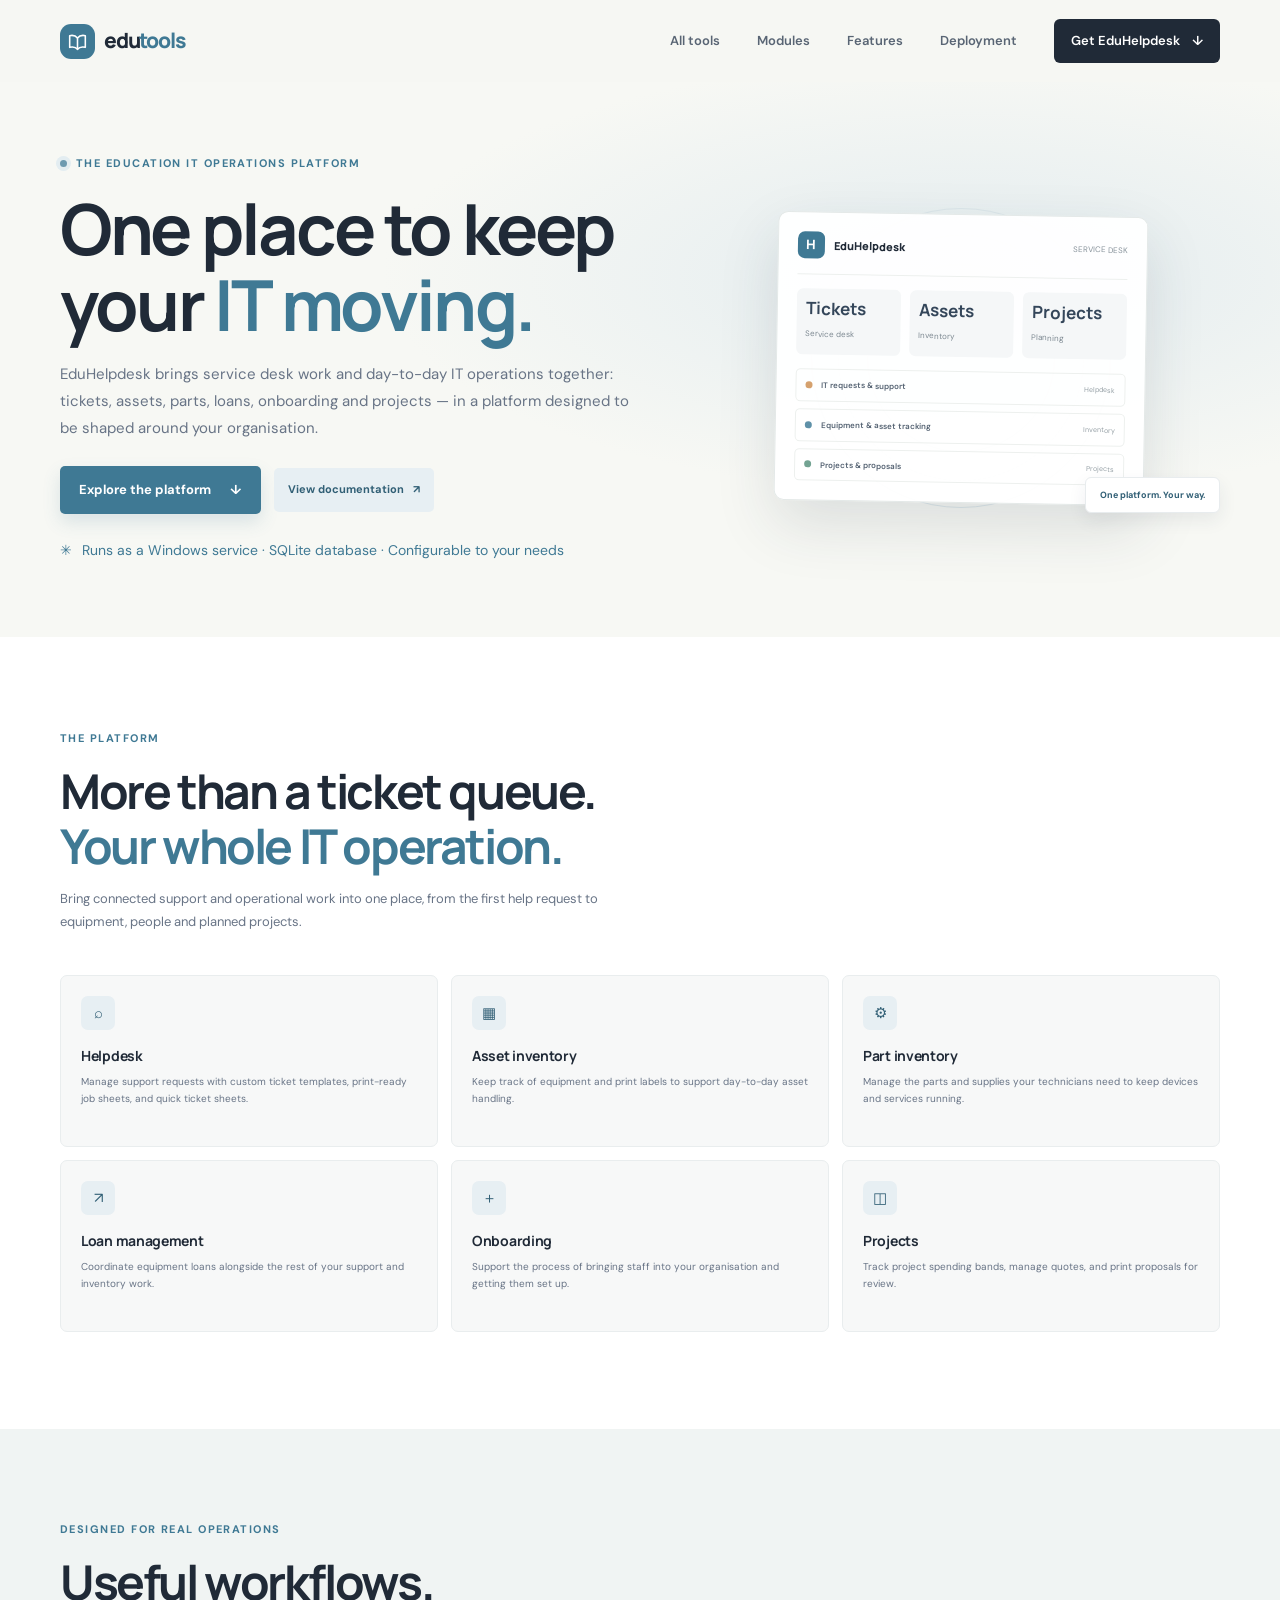
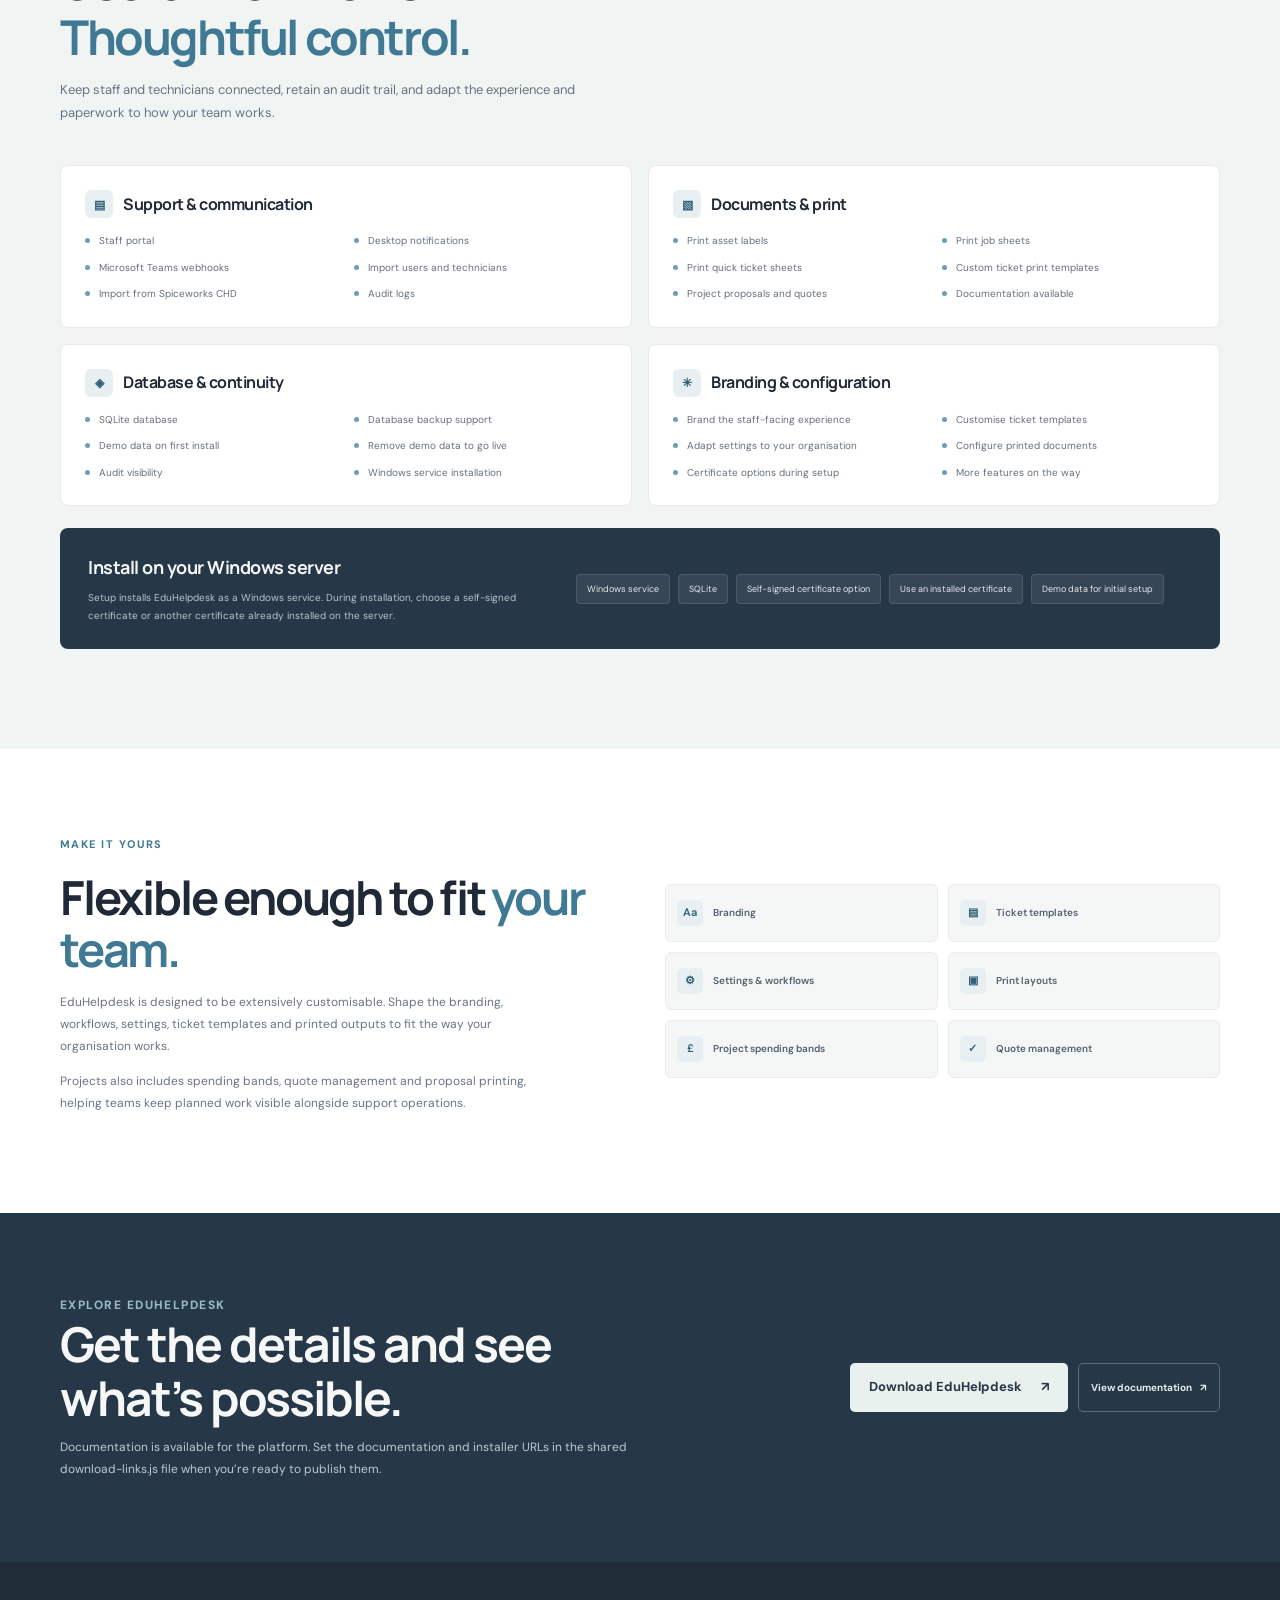
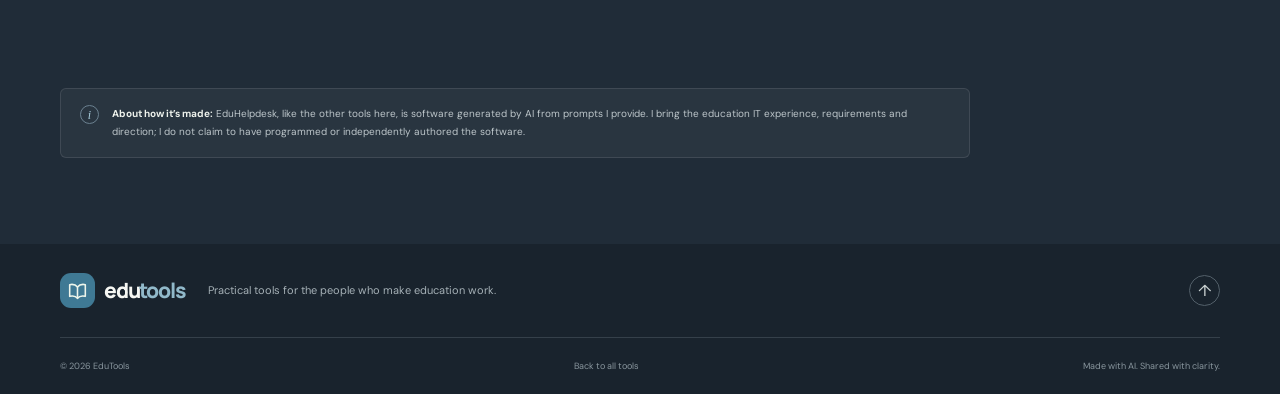
==== helpdesk.html @ 71851944 "Build EduTools product website Co-authored-by: Copilot App <223556219+Copilot@users.noreply.github.c" ====
<!doctype html>
<html lang="en">
  <head>
    <meta charset="utf-8">
    <meta name="viewport" content="width=device-width, initial-scale=1">
    <meta name="theme-color" content="#f7f8f4">
    <meta
      name="description"
      content="Meet EduHelpdesk: a configurable education IT platform for helpdesk tickets, assets, parts, loans, onboarding and projects."
    >
    <title>EduHelpdesk — Education IT, organised</title>
    <link rel="preconnect" href="https://fonts.googleapis.com">
    <link rel="preconnect" href="https://fonts.gstatic.com" crossorigin>
    <link
      href="https://fonts.googleapis.com/css2?family=DM+Sans:wght@400;500;600;700&family=Manrope:wght@400;500;600;700;800&display=swap"
      rel="stylesheet"
    >
    <link rel="stylesheet" href="styles.css">
    <link rel="stylesheet" href="helpdesk.css">
    <script src="download-links.js" defer></script>
    <script src="script.js" defer></script>
  </head>
  <body class="helpdesk-page">
    <a class="skip-link" href="#main">Skip to content</a>
    <header class="site-header">
      <div class="container nav-wrap">
        <a class="brand" href="index.html" aria-label="EduTools home">
          <span class="brand-mark" aria-hidden="true">
            <svg viewBox="0 0 32 32" fill="none">
              <path d="M6 8.5C10.5 7.5 14 9 16 11.5c2-2.5 5.5-4 10-3v15c-4.5-1-8-.1-10 2.5-2-2.6-5.5-3.5-10-2.5v-15Z" stroke="currentColor" stroke-width="2" stroke-linejoin="round"/>
              <path d="M16 12v14" stroke="currentColor" stroke-width="2" stroke-linecap="round"/>
            </svg>
          </span>
          <span>edu<span class="brand-accent">tools</span></span>
        </a>
        <button class="menu-toggle" type="button" aria-expanded="false" aria-controls="primary-nav">
          <span class="sr-only">Toggle navigation menu</span>
          <span></span><span></span>
        </button>
        <nav class="primary-nav" id="primary-nav" aria-label="Main navigation">
          <a href="index.html#tools">All tools</a>
          <a href="#modules">Modules</a>
          <a href="#features">Features</a>
          <a href="#deployment">Deployment</a>
          <a class="nav-cta" href="#get-started">Get EduHelpdesk <span aria-hidden="true">↓</span></a>
        </nav>
      </div>
    </header>

    <main id="main">
      <section class="helpdesk-hero section-shell">
        <div class="container helpdesk-hero-grid">
          <div class="helpdesk-hero-copy">
            <p class="eyebrow"><span class="eyebrow-dot"></span> The education IT operations platform</p>
            <h1>One place to keep your <span>IT moving.</span></h1>
            <p>EduHelpdesk brings service desk work and day-to-day IT operations together: tickets, assets, parts, loans, onboarding and projects — in a platform designed to be shaped around your organisation.</p>
            <div class="helpdesk-actions">
              <a class="button button-primary helpdesk-primary" href="#modules">Explore the platform <span aria-hidden="true">↓</span></a>
              <a class="helpdesk-secondary is-disabled" id="helpdesk-docs" aria-disabled="true" tabindex="-1">
                <span class="download-label">Documentation link coming soon</span>
                <span aria-hidden="true">↗</span>
              </a>
            </div>
            <div class="helpdesk-hero-footnote">
              <span aria-hidden="true">✳</span>
              <span>Runs as a Windows service · SQLite database · Configurable to your needs</span>
            </div>
          </div>
          <div class="helpdesk-hero-art" aria-label="Illustration of an IT helpdesk dashboard">
            <div class="helpdesk-orbit"></div>
            <div class="helpdesk-dashboard">
              <div class="dashboard-top">
                <span class="dashboard-mark">H</span>
                <span class="dashboard-title">EduHelpdesk</span>
                <span class="dashboard-subtitle">SERVICE DESK</span>
              </div>
              <div class="dashboard-metrics">
                <div class="dashboard-metric"><strong>Tickets</strong><span>Service desk</span></div>
                <div class="dashboard-metric"><strong>Assets</strong><span>Inventory</span></div>
                <div class="dashboard-metric"><strong>Projects</strong><span>Planning</span></div>
              </div>
              <div class="dashboard-tickets">
                <div class="dashboard-ticket"><span class="ticket-status"></span><span class="dashboard-ticket-text">IT requests &amp; support</span><small>Helpdesk</small></div>
                <div class="dashboard-ticket"><span class="ticket-status ticket-open"></span><span class="dashboard-ticket-text">Equipment &amp; asset tracking</span><small>Inventory</small></div>
                <div class="dashboard-ticket"><span class="ticket-status ticket-done"></span><span class="dashboard-ticket-text">Projects &amp; proposals</span><small>Projects</small></div>
              </div>
            </div>
            <span class="hero-platform-tag">One platform. Your way.</span>
          </div>
        </div>
      </section>

      <section class="helpdesk-overview section-shell" id="modules">
        <div class="container">
          <div class="helpdesk-section-heading">
            <p class="eyebrow">The platform</p>
            <h2>More than a ticket queue.<br><span>Your whole IT operation.</span></h2>
            <p>Bring connected support and operational work into one place, from the first help request to equipment, people and planned projects.</p>
          </div>
          <div class="module-grid">
            <article class="module-card">
              <span class="module-icon" aria-hidden="true">⌕</span>
              <h3>Helpdesk</h3>
              <p>Manage support requests with custom ticket templates, print-ready job sheets, and quick ticket sheets.</p>
            </article>
            <article class="module-card">
              <span class="module-icon" aria-hidden="true">▦</span>
              <h3>Asset inventory</h3>
              <p>Keep track of equipment and print labels to support day-to-day asset handling.</p>
            </article>
            <article class="module-card">
              <span class="module-icon" aria-hidden="true">⚙</span>
              <h3>Part inventory</h3>
              <p>Manage the parts and supplies your technicians need to keep devices and services running.</p>
            </article>
            <article class="module-card">
              <span class="module-icon" aria-hidden="true">↗</span>
              <h3>Loan management</h3>
              <p>Coordinate equipment loans alongside the rest of your support and inventory work.</p>
            </article>
            <article class="module-card">
              <span class="module-icon" aria-hidden="true">＋</span>
              <h3>Onboarding</h3>
              <p>Support the process of bringing staff into your organisation and getting them set up.</p>
            </article>
            <article class="module-card">
              <span class="module-icon" aria-hidden="true">◫</span>
              <h3>Projects</h3>
              <p>Track project spending bands, manage quotes, and print proposals for review.</p>
            </article>
          </div>
        </div>
      </section>

      <section class="helpdesk-capabilities section-shell" id="features">
        <div class="container">
          <div class="helpdesk-section-heading">
            <p class="eyebrow">Designed for real operations</p>
            <h2>Useful workflows.<br><span>Thoughtful control.</span></h2>
            <p>Keep staff and technicians connected, retain an audit trail, and adapt the experience and paperwork to how your team works.</p>
          </div>
          <div class="capability-grid">
            <article class="capability-card">
              <h3><span aria-hidden="true">▤</span> Support &amp; communication</h3>
              <ul class="capability-list">
                <li>Staff portal</li>
                <li>Desktop notifications</li>
                <li>Microsoft Teams webhooks</li>
                <li>Import users and technicians</li>
                <li>Import from Spiceworks CHD</li>
                <li>Audit logs</li>
              </ul>
            </article>
            <article class="capability-card">
              <h3><span aria-hidden="true">▧</span> Documents &amp; print</h3>
              <ul class="capability-list">
                <li>Print asset labels</li>
                <li>Print job sheets</li>
                <li>Print quick ticket sheets</li>
                <li>Custom ticket print templates</li>
                <li>Project proposals and quotes</li>
                <li>Documentation available</li>
              </ul>
            </article>
            <article class="capability-card">
              <h3><span aria-hidden="true">◈</span> Database &amp; continuity</h3>
              <ul class="capability-list">
                <li>SQLite database</li>
                <li>Database backup support</li>
                <li>Demo data on first install</li>
                <li>Remove demo data to go live</li>
                <li>Audit visibility</li>
                <li>Windows service installation</li>
              </ul>
            </article>
            <article class="capability-card">
              <h3><span aria-hidden="true">✳</span> Branding &amp; configuration</h3>
              <ul class="capability-list">
                <li>Brand the staff-facing experience</li>
                <li>Customise ticket templates</li>
                <li>Adapt settings to your organisation</li>
                <li>Configure printed documents</li>
                <li>Certificate options during setup</li>
                <li>More features on the way</li>
              </ul>
            </article>
          </div>
          <div class="deployment-band" id="deployment">
            <div>
              <h3>Install on your Windows server</h3>
              <p>Setup installs EduHelpdesk as a Windows service. During installation, choose a self-signed certificate or another certificate already installed on the server.</p>
            </div>
            <div class="deployment-options" aria-label="Platform details">
              <span>Windows service</span>
              <span>SQLite</span>
              <span>Self-signed certificate option</span>
              <span>Use an installed certificate</span>
              <span>Demo data for initial setup</span>
            </div>
          </div>
        </div>
      </section>

      <section class="helpdesk-customization section-shell">
        <div class="container customization-grid">
          <div class="customization-copy">
            <p class="eyebrow">Make it yours</p>
            <h2>Flexible enough to fit <span>your team.</span></h2>
            <p>EduHelpdesk is designed to be extensively customisable. Shape the branding, workflows, settings, ticket templates and printed outputs to fit the way your organisation works.</p>
            <p>Projects also includes spending bands, quote management and proposal printing, helping teams keep planned work visible alongside support operations.</p>
          </div>
          <div class="customization-list">
            <div class="customization-item"><span aria-hidden="true">Aa</span>Branding</div>
            <div class="customization-item"><span aria-hidden="true">▤</span>Ticket templates</div>
            <div class="customization-item"><span aria-hidden="true">⚙</span>Settings &amp; workflows</div>
            <div class="customization-item"><span aria-hidden="true">▣</span>Print layouts</div>
            <div class="customization-item"><span aria-hidden="true">£</span>Project spending bands</div>
            <div class="customization-item"><span aria-hidden="true">✓</span>Quote management</div>
          </div>
        </div>
      </section>

      <section class="helpdesk-next section-shell" id="get-started">
        <div class="container next-grid">
          <div class="next-copy">
            <p class="eyebrow">Explore EduHelpdesk</p>
            <h2>Get the details and see what’s possible.</h2>
            <p>Documentation is available for the platform. Set the documentation and installer URLs in the shared download-links.js file when you’re ready to publish them.</p>
          </div>
          <div class="next-links">
            <a class="button button-primary" id="helpdesk-download" aria-disabled="true" tabindex="-1">
              <span class="download-label">Installer link coming soon</span>
              <span aria-hidden="true">↗</span>
            </a>
            <a class="next-doc-link is-disabled" id="helpdesk-docs-bottom" aria-disabled="true" tabindex="-1">
              <span class="download-label">Documentation link coming soon</span>
              <span aria-hidden="true">↗</span>
            </a>
          </div>
        </div>
      </section>

      <section class="process-section section-shell">
        <div class="container">
          <div class="disclosure">
            <span class="disclosure-icon" aria-hidden="true">i</span>
            <p><strong>About how it’s made:</strong> EduHelpdesk, like the other tools here, is software generated by AI from prompts I provide. I bring the education IT experience, requirements and direction; I do not claim to have programmed or independently authored the software.</p>
          </div>
        </div>
      </section>
    </main>

    <footer class="site-footer">
      <div class="container footer-main">
        <a class="brand footer-brand" href="index.html" aria-label="EduTools home">
          <span class="brand-mark" aria-hidden="true">
            <svg viewBox="0 0 32 32" fill="none"><path d="M6 8.5C10.5 7.5 14 9 16 11.5c2-2.5 5.5-4 10-3v15c-4.5-1-8-.1-10 2.5-2-2.6-5.5-3.5-10-2.5v-15Z" stroke="currentColor" stroke-width="2" stroke-linejoin="round"/><path d="M16 12v14" stroke="currentColor" stroke-width="2" stroke-linecap="round"/></svg>
          </span>
          <span>edu<span class="brand-accent">tools</span></span>
        </a>
        <p>Practical tools for the people who make education work.</p>
        <a class="footer-up" href="#" aria-label="Back to top">↑</a>
      </div>
      <div class="container footer-bottom">
        <span>© <span id="year">2026</span> EduTools</span>
        <a href="index.html" class="footer-return">Back to all tools</a>
        <span>Made with AI. Shared with clarity.</span>
      </div>
    </footer>
  </body>
</html>
---- styles.css ----
:root {
  color-scheme: light;
  --ink: #202a37;
  --muted: #687486;
  --teal: #3f7994;
  --teal-dark: #315f75;
  --teal-soft: #e7eff3;
  --paper: #f7f8f4;
  --white: #fff;
  --line: #e5e9e2;
  --night: #202c38;
  --display: "Manrope", "DM Sans", sans-serif;
  --body: "DM Sans", sans-serif;
}

* { box-sizing: border-box; }
html { scroll-behavior: smooth; scroll-padding-top: 88px; }
body { margin: 0; color: var(--ink); background: var(--paper); font-family: var(--body); font-size: 16px; line-height: 1.6; -webkit-font-smoothing: antialiased; }
a { color: inherit; text-decoration: none; }
button { font: inherit; }
.container { width: min(1160px, calc(100% - 64px)); margin: 0 auto; }
.section-shell { position: relative; overflow: hidden; }
.skip-link { position: absolute; z-index: 20; top: 10px; left: 10px; padding: 10px 14px; color: var(--white); background: var(--night); transform: translateY(-150%); }
.skip-link:focus { transform: translateY(0); }
.sr-only { position: absolute; width: 1px; height: 1px; padding: 0; margin: -1px; overflow: hidden; clip: rect(0, 0, 0, 0); white-space: nowrap; border: 0; }

.site-header { position: relative; z-index: 5; background: rgba(247, 248, 244, .93); }
.nav-wrap { height: 82px; display: flex; align-items: center; justify-content: space-between; }
.brand { display: inline-flex; align-items: center; gap: 9px; color: var(--ink); font-family: var(--display); font-size: 21px; font-weight: 800; letter-spacing: -1.2px; }
.brand-mark { display: grid; width: 35px; height: 35px; place-items: center; color: var(--white); background: var(--teal); border-radius: 11px; }
.brand-mark svg { width: 25px; height: 25px; }
.brand-accent { color: var(--teal); }
.primary-nav { display: flex; align-items: center; gap: 37px; color: #596574; font-size: 13px; font-weight: 600; }
.primary-nav > a:not(.nav-cta):hover, .text-link:hover { color: var(--teal-dark); }
.nav-cta { display: inline-flex; align-items: center; gap: 12px; padding: 12px 17px; color: var(--white); background: var(--ink); border-radius: 6px; transition: background .2s ease, transform .2s ease; }
.nav-cta:hover { background: var(--teal-dark); transform: translateY(-1px); }
.menu-toggle { display: none; }

.hero { padding: 67px 0 28px; background: radial-gradient(ellipse at 75% 47%, rgba(222, 233, 238, .76) 0, rgba(247, 248, 244, 0) 42%); }
.hero-grid { min-height: 476px; display: grid; grid-template-columns: 1.02fr .98fr; align-items: center; gap: 42px; }
.hero-copy { position: relative; z-index: 1; padding-bottom: 20px; }
.eyebrow { display: flex; align-items: center; gap: 9px; margin: 0 0 17px; color: var(--teal); font-size: 11px; font-weight: 700; letter-spacing: 1.45px; text-transform: uppercase; }
.eyebrow-dot { width: 7px; height: 7px; background: #6d9ab0; border-radius: 50%; box-shadow: 0 0 0 4px #e3edf1; }
h1, h2, h3, p { margin-top: 0; }
h1, h2 { font-family: var(--display); letter-spacing: -2.8px; }
.hero h1 { max-width: 570px; margin-bottom: 22px; font-size: clamp(48px, 5.2vw, 68px); font-weight: 700; line-height: 1.09; }
.hero h1 span, .section-heading h2 span { color: var(--teal); }
.hero-lede { max-width: 490px; margin-bottom: 27px; color: var(--muted); font-size: 16px; line-height: 1.75; }
.hero-actions { display: flex; align-items: center; gap: 26px; }
.button { display: inline-flex; align-items: center; justify-content: center; gap: 19px; padding: 14px 19px; border-radius: 5px; font-size: 13px; font-weight: 700; transition: transform .2s ease, background .2s ease; }
.button-primary { color: var(--white); background: var(--teal); box-shadow: 0 8px 18px rgba(63, 121, 148, .16); }
.button-primary:hover { background: var(--teal-dark); transform: translateY(-2px); }
.text-link { display: inline-flex; align-items: center; gap: 11px; color: var(--ink); font-size: 13px; font-weight: 700; transition: color .2s ease; }
.honesty-note { display: flex; max-width: 460px; align-items: flex-start; gap: 12px; margin-top: 37px; padding-top: 17px; border-top: 1px solid var(--line); }
.honesty-icon { display: grid; width: 22px; height: 22px; flex: 0 0 22px; place-items: center; color: var(--teal); background: var(--teal-soft); border-radius: 50%; font-size: 13px; }
.honesty-note p { margin: 0; color: var(--muted); font-size: 11px; line-height: 1.65; }
.honesty-note strong { color: var(--ink); font-weight: 700; }

.hero-art { position: relative; display: grid; min-height: 452px; place-items: center; }
.art-orbit { position: absolute; border: 1px solid rgba(63, 121, 148, .19); border-radius: 50%; }
.orbit-one { width: 395px; height: 395px; }
.orbit-two { width: 320px; height: 320px; border-style: dashed; }
.orbit-dot { position: absolute; z-index: 1; width: 11px; height: 11px; background: #d5a16e; border: 3px solid var(--paper); border-radius: 50%; }
.dot-one { top: 52px; right: 93px; }
.dot-two { bottom: 56px; left: 83px; width: 8px; height: 8px; background: #78a0b1; }
.art-card { position: relative; z-index: 2; }
.card-main { width: min(365px, 77%); min-height: 348px; padding: 22px 24px 15px; background: rgba(255, 255, 255, .95); border: 1px solid rgba(226, 231, 223, .9); border-radius: 10px; box-shadow: 0 28px 70px rgba(43, 69, 68, .12), 0 5px 16px rgba(43, 69, 68, .05); transform: rotate(-2deg); }
.card-topline { display: flex; align-items: center; gap: 9px; }
.mini-mark { display: grid; width: 25px; height: 25px; place-items: center; color: var(--teal); background: var(--teal-soft); border-radius: 7px; }
.mini-mark svg { width: 19px; height: 19px; }
.card-label { color: #7f8b89; font-size: 8px; font-weight: 700; letter-spacing: 1.25px; }
.live-dot { width: 6px; height: 6px; margin-left: auto; background: #6d9caf; border-radius: 50%; }
.art-heading { margin-top: 24px; color: #28364a; font-family: var(--display); font-size: 30px; font-weight: 700; letter-spacing: -1.15px; line-height: 1.2; }
.art-caption { margin: 8px 0 16px; color: #7c8792; font-size: 10px; }
.art-divider { height: 1px; background: #edf0eb; }
.art-rows { padding-top: 8px; }
.art-row { display: flex; height: 43px; align-items: center; gap: 10px; border-bottom: 1px solid #f0f2ee; color: #556171; font-size: 10px; font-weight: 600; }
.row-icon { display: grid; width: 23px; height: 23px; place-items: center; border-radius: 6px; font-size: 11px; }
.row-icon.lilac { color: #8373aa; background: #f0edf7; }
.row-icon.mint { color: var(--teal-dark); background: var(--teal-soft); }
.row-icon.peach { color: #bd8a62; background: #faf0e6; }
.row-arrow { margin-left: auto; color: #9aa6a4; }
.card-footer { display: flex; align-items: center; justify-content: space-between; padding-top: 13px; color: #97a09f; font-size: 8px; }
.footer-sparkle { color: #82aabe; font-size: 13px; }
.floating-tag { position: absolute; z-index: 3; display: flex; align-items: center; gap: 10px; padding: 11px 14px; background: rgba(255, 255, 255, .97); border: 1px solid #edf0e9; border-radius: 7px; box-shadow: 0 10px 25px rgba(40, 76, 77, .1); }
.floating-tag strong, .floating-tag small { display: block; white-space: nowrap; }
.floating-tag strong { color: #38454d; font-size: 9px; }
.floating-tag small { margin-top: 2px; color: #8a948f; font-size: 8px; }
.tag-experience { top: 72px; left: -4px; }
.tag-icon { display: grid; width: 32px; height: 32px; place-items: center; color: var(--teal-dark); background: var(--teal-soft); border-radius: 6px; font-family: var(--display); font-size: 12px; font-weight: 800; }
.tag-free { right: -2px; bottom: 65px; }
.free-icon { display: grid; width: 31px; height: 31px; place-items: center; color: #af8159; background: #faf0e6; border-radius: 6px; font-size: 14px; }
.hero-bottom { display: flex; align-items: center; gap: 15px; padding-top: 17px; color: #8d988f; font-size: 8px; font-weight: 700; letter-spacing: 1.2px; }
.bottom-line { width: 40px; height: 1px; background: #bac4b8; }

.tools-section { padding: 101px 0 110px; background: #fff; }
.section-heading { display: flex; align-items: flex-end; justify-content: space-between; gap: 30px; }
.section-heading h2, .about-copy h2, .process-heading h2 { margin: 0; font-size: clamp(38px, 4.5vw, 52px); font-weight: 700; line-height: 1.16; }
.tools-heading { margin-bottom: 45px; }
.section-intro { max-width: 350px; margin: 0 0 6px; color: var(--muted); font-size: 13px; line-height: 1.8; }
.helpdesk-feature-link { display: flex; align-items: center; gap: 17px; margin-bottom: 24px; padding: 19px 23px; background: #f2f6f5; border: 1px solid #e2ebea; border-radius: 8px; transition: border-color .2s ease, transform .2s ease, box-shadow .2s ease; }
.helpdesk-feature-link:hover { border-color: #bad0dc; box-shadow: 0 10px 25px rgba(48, 91, 112, .07); transform: translateY(-2px); }
.helpdesk-feature-icon { display: grid; width: 43px; height: 43px; flex: 0 0 43px; place-items: center; color: #fff; background: var(--teal); border-radius: 9px; font-family: var(--display); font-size: 19px; font-weight: 800; }
.helpdesk-feature-copy { display: flex; flex: 1; flex-direction: column; gap: 3px; }
.helpdesk-feature-copy .tool-kicker { margin: 0; font-size: 8px; }
.helpdesk-feature-copy strong { color: var(--ink); font-family: var(--display); font-size: 18px; letter-spacing: -.5px; }
.helpdesk-feature-copy > span:last-child { color: var(--muted); font-size: 11px; }
.helpdesk-feature-cta { display: flex; align-items: center; gap: 10px; color: var(--teal-dark); font-size: 11px; font-weight: 700; white-space: nowrap; }
.tool-card { overflow: hidden; background: #f7f8f4; border: 1px solid #e7ebe5; border-radius: 10px; }
.tool-card + .tool-card { margin-top: 22px; }
.tool-card-exam { background: #f5f7f8; }
.tool-card-top { display: flex; min-height: 71px; align-items: center; gap: 12px; padding: 15px 27px; background: #fff; border-bottom: 1px solid #e9ede7; }
.tool-icon { display: grid; width: 39px; height: 39px; flex: 0 0 39px; place-items: center; color: var(--teal); background: #e5f0ef; border-radius: 8px; }
.exam-icon { color: var(--teal-dark); background: var(--teal-soft); }
.tool-icon svg { width: 27px; height: 27px; }
.tool-type { color: #71817d; font-size: 9px; font-weight: 700; letter-spacing: 1.1px; }
.tool-file-badge { display: inline-flex; align-items: center; gap: 6px; margin-left: auto; padding: 6px 9px; color: var(--teal-dark); background: var(--teal-soft); border-radius: 20px; font-size: 9px; font-weight: 600; }
.install-badge { color: var(--teal-dark); background: var(--teal-soft); }
.tool-card-body { display: grid; grid-template-columns: 1.1fr .9fr; gap: 37px; padding: 29px 30px 32px; }
.tool-details { align-self: center; }
.tool-kicker { margin: 0 0 7px; color: var(--teal); font-size: 9px; font-weight: 700; letter-spacing: 1.25px; }
.tool-details h3 { margin: 0 0 10px; font-family: var(--display); font-size: 34px; letter-spacing: -1.5px; line-height: 1.2; }
.tool-description { max-width: 495px; margin: 0; color: var(--muted); font-size: 12px; line-height: 1.8; }
.tool-features { display: flex; flex-wrap: wrap; gap: 7px; margin-top: 17px; }
.tool-features span { padding: 6px 9px; color: #56656b; background: #fff; border: 1px solid #e8ece7; border-radius: 4px; font-size: 9px; font-weight: 600; }
.tool-download { display: inline-flex; min-height: 42px; align-items: center; justify-content: center; gap: 15px; margin-top: 21px; padding: 0 15px; color: #fff; background: var(--teal); border-radius: 5px; font-size: 11px; font-weight: 700; transition: background .2s ease, transform .2s ease; }
.tool-download:not(.is-disabled):hover { background: var(--teal-dark); transform: translateY(-1px); }
.tool-download.is-disabled { color: #75837f; background: #e4e9e4; cursor: not-allowed; }
.tool-card-exam .tool-download:not(.is-disabled) { background: var(--teal); }
.tool-card-exam .tool-download:not(.is-disabled):hover { background: var(--teal-dark); }
.tool-card-exam .workflow-number { color: var(--teal-dark); background: var(--teal-soft); }
.download-note { margin: 8px 0 0; color: #89938f; font-size: 9px; }
.tool-workflow { align-self: stretch; padding: 20px 21px; background: #fff; border: 1px solid #e9ede7; border-radius: 7px; }
.tool-workflow h4 { margin: 0 0 15px; font-family: var(--display); font-size: 12px; letter-spacing: -.2px; }
.workflow-item { display: flex; align-items: flex-start; gap: 10px; padding: 11px 0; border-top: 1px solid #eef0ec; }
.workflow-number { display: grid; width: 21px; height: 21px; flex: 0 0 21px; place-items: center; color: var(--teal-dark); background: var(--teal-soft); border-radius: 5px; font-size: 8px; font-weight: 700; }
.workflow-item p { margin: 0; color: var(--muted); font-size: 9px; line-height: 1.7; }
.workflow-item strong { color: var(--ink); font-size: 10px; }
.about-section { padding: 106px 0 112px; background: #eef4f3; }
.about-grid { display: grid; grid-template-columns: .87fr 1.13fr; align-items: center; gap: 70px; }
.about-stamp { display: grid; min-height: 300px; place-items: center; }
.stamp-ring { position: relative; display: flex; width: 242px; height: 242px; flex-direction: column; align-items: center; justify-content: center; color: var(--teal-dark); border: 1px solid #c1d8d5; border-radius: 50%; outline: 1px dashed #b2ceca; outline-offset: 10px; transform: rotate(-8deg); }
.stamp-top, .stamp-bottom { color: #5d8192; font-size: 8px; font-weight: 700; letter-spacing: 1.8px; }
.stamp-number { margin: 2px 0; font-family: var(--display); font-size: 86px; font-weight: 700; letter-spacing: -9px; line-height: 1.15; }
.stamp-number span { color: #82aabd; font-size: 36px; letter-spacing: -3px; vertical-align: top; }
.stamp-center { position: absolute; right: 15px; bottom: 28px; display: grid; width: 31px; height: 31px; place-items: center; color: #fff; background: var(--teal); border-radius: 50%; font-size: 17px; }
.about-copy { max-width: 580px; }
.about-copy h2 { margin-bottom: 22px; }
.about-copy > p:not(.eyebrow) { margin-bottom: 16px; color: var(--muted); font-size: 13px; line-height: 1.85; }
.about-copy .about-lede { color: #465362 !important; font-size: 15px !important; line-height: 1.8 !important; }
.about-copy .text-link { margin-top: 8px; }

.process-section { padding: 100px 0 86px; color: #f7f8f4; background: var(--night); }
.eyebrow-light { color: #9abcc9; }
.process-heading { max-width: 670px; }
.process-heading h2 { font-size: clamp(38px, 4.3vw, 51px); }
.process-heading h2 span { color: #9fc5d2; }
.process-heading > p:last-child { max-width: 440px; margin: 18px 0 0; color: #aeb8c1; font-size: 13px; }
.process-steps { display: grid; grid-template-columns: repeat(3, 1fr); gap: 0; margin-top: 55px; border-top: 1px solid #43505c; border-bottom: 1px solid #43505c; }
.process-step { position: relative; min-height: 225px; padding: 27px 35px 27px 0; }
.process-step + .process-step { padding-left: 34px; border-left: 1px solid #43505c; }
.step-number { color: #82918c; font-size: 9px; font-weight: 700; letter-spacing: 1.2px; }
.step-icon { display: grid; width: 37px; height: 37px; margin: 19px 0 15px; place-items: center; color: #a9cedc; background: #354550; border: 1px solid #506677; border-radius: 8px; font-size: 18px; }
.process-step h3 { margin-bottom: 8px; font-family: var(--display); font-size: 16px; letter-spacing: -.3px; }
.process-step p { max-width: 265px; margin: 0; color: #aeb8c1; font-size: 11px; line-height: 1.8; }
.disclosure { display: flex; align-items: flex-start; gap: 13px; max-width: 910px; margin-top: 26px; padding: 16px 19px; background: rgba(255, 255, 255, .045); border: 1px solid rgba(255, 255, 255, .1); border-radius: 6px; }
.disclosure-icon { display: grid; width: 19px; height: 19px; flex: 0 0 19px; place-items: center; color: #a9cedc; border: 1px solid #6b8190; border-radius: 50%; font-family: Georgia, serif; font-size: 12px; font-style: italic; }
.disclosure p { margin: 0; color: #bdc6ca; font-size: 10px; line-height: 1.8; }
.disclosure strong { color: #eef2ec; }

.site-footer { color: #cbd3d3; background: #19232d; }
.footer-main { display: flex; min-height: 94px; align-items: center; gap: 24px; border-bottom: 1px solid #35404a; }
.footer-brand { color: #f6f7f3; }
.footer-brand .brand-accent { color: #91b9ca; }
.footer-brand .brand-mark { color: #eef5eb; background: var(--teal); }
.footer-main > p { margin: 0; color: #a5b0b6; font-size: 11px; }
.footer-up { display: grid; width: 31px; height: 31px; margin-left: auto; place-items: center; border: 1px solid #53606a; border-radius: 50%; transition: background .2s ease; }
.footer-up:hover { background: #31404a; }
.footer-bottom { display: flex; min-height: 56px; align-items: center; justify-content: space-between; color: #89969e; font-size: 9px; }

@media (max-width: 900px) {
  .container { width: min(100% - 48px, 700px); }
  .hero { padding-top: 42px; }
  .hero-grid { grid-template-columns: 1fr; gap: 5px; }
  .hero-copy { padding-bottom: 0; }
  .hero h1 { max-width: 630px; font-size: clamp(48px, 8vw, 66px); }
  .hero-art { min-height: 420px; }
  .tag-experience { left: 6%; }
  .tag-free { right: 6%; }
  .hero-bottom { margin-top: 4px; }
  .about-grid { gap: 32px; }
  .tool-card-body { gap: 22px; padding: 24px; }
  .tool-workflow { padding: 17px; }
}

@media (max-width: 640px) {
  html { scroll-padding-top: 70px; }
  .container { width: calc(100% - 40px); }
  .nav-wrap { height: 70px; }
  .menu-toggle { display: flex; width: 40px; height: 40px; flex-direction: column; align-items: center; justify-content: center; gap: 6px; padding: 0; background: transparent; border: 1px solid var(--line); border-radius: 6px; cursor: pointer; }
  .menu-toggle span:not(.sr-only) { width: 17px; height: 2px; background: var(--ink); transition: transform .2s ease; }
  .menu-toggle[aria-expanded="true"] span:nth-last-child(2) { transform: translateY(4px) rotate(45deg); }
  .menu-toggle[aria-expanded="true"] span:last-child { transform: translateY(-4px) rotate(-45deg); }
  .primary-nav { position: absolute; top: 62px; right: 20px; left: 20px; display: none; align-items: stretch; gap: 0; padding: 9px 16px 15px; background: #fff; border: 1px solid var(--line); border-radius: 8px; box-shadow: 0 15px 35px rgba(29, 45, 35, .12); }
  .primary-nav.is-open { display: flex; flex-direction: column; }
  .primary-nav > a:not(.nav-cta) { padding: 11px 0; border-bottom: 1px solid #f0f1ee; }
  .nav-cta { justify-content: center; margin-top: 12px; }
  .hero { padding: 43px 0 24px; }
  .hero-grid { min-height: 0; }
  .eyebrow { font-size: 9px; letter-spacing: 1.1px; }
  .hero h1 { margin-bottom: 16px; font-size: clamp(44px, 13vw, 58px); letter-spacing: -2.3px; }
  .hero-lede { font-size: 14px; }
  .hero-actions { gap: 17px; }
  .button { gap: 11px; padding: 13px 14px; font-size: 11px; }
  .text-link { gap: 7px; font-size: 11px; }
  .honesty-note { margin-top: 25px; }
  .hero-art { min-height: 363px; margin-top: 6px; }
  .orbit-one { width: 315px; height: 315px; }
  .orbit-two { width: 255px; height: 255px; }
  .card-main { width: min(310px, 79%); min-height: 317px; padding: 18px 19px 13px; }
  .art-heading { margin-top: 18px; font-size: 27px; }
  .art-row { height: 39px; }
  .tag-experience { top: 39px; left: 0; }
  .tag-free { right: 0; bottom: 36px; }
  .floating-tag { gap: 7px; padding: 8px 9px; }
  .floating-tag strong { font-size: 8px; }
  .floating-tag small { font-size: 7px; }
  .tag-icon, .free-icon { width: 27px; height: 27px; }
  .hero-bottom { gap: 9px; font-size: 6px; letter-spacing: .7px; }
  .bottom-line { width: 20px; }
  .tools-section, .about-section { padding: 73px 0; }
  .section-heading { display: block; }
  .section-heading h2, .about-copy h2, .process-heading h2 { font-size: 39px; letter-spacing: -2px; }
  .tools-heading { margin-bottom: 25px; }
  .section-intro { margin-top: 16px; font-size: 12px; }
  .helpdesk-feature-link { align-items: flex-start; flex-wrap: wrap; gap: 11px; padding: 16px; }
  .helpdesk-feature-icon { width: 36px; height: 36px; flex-basis: 36px; }
  .helpdesk-feature-copy { min-width: calc(100% - 55px); }
  .helpdesk-feature-copy strong { font-size: 16px; }
  .helpdesk-feature-cta { margin-left: 47px; font-size: 10px; }
  .tool-card-top { flex-wrap: wrap; gap: 9px; padding: 13px 16px; }
  .tool-icon { width: 34px; height: 34px; flex-basis: 34px; }
  .tool-icon svg { width: 24px; height: 24px; }
  .tool-type { font-size: 8px; }
  .tool-file-badge { margin-left: auto; padding: 5px 7px; font-size: 8px; }
  .tool-card-body { grid-template-columns: 1fr; gap: 22px; padding: 22px 17px; }
  .tool-details h3 { font-size: 30px; }
  .tool-description { font-size: 11px; }
  .tool-features span { font-size: 8px; }
  .tool-workflow { padding: 17px 15px; }
  .about-grid { grid-template-columns: 1fr; gap: 25px; }
  .about-stamp { min-height: 210px; }
  .stamp-ring { width: 190px; height: 190px; }
  .stamp-number { font-size: 69px; }
  .stamp-center { right: 9px; bottom: 17px; width: 28px; height: 28px; }
  .about-copy > p:not(.eyebrow) { font-size: 12px; }
  .about-copy .about-lede { font-size: 14px !important; }
  .process-section { padding: 74px 0 60px; }
  .process-heading > p:last-child { font-size: 12px; }
  .process-steps { grid-template-columns: 1fr; margin-top: 33px; }
  .process-step, .process-step + .process-step { min-height: 0; padding: 20px 0; border-left: 0; }
  .process-step + .process-step { border-top: 1px solid #43505c; }
  .step-icon { margin: 11px 0; }
  .process-step p { max-width: 350px; }
  .disclosure { margin-top: 18px; padding: 13px; }
  .disclosure p { font-size: 9px; }
  .footer-main { min-height: 84px; gap: 12px; }
  .footer-main > p { max-width: 160px; font-size: 9px; }
  .footer-bottom { min-height: 52px; font-size: 8px; }
}

@media (prefers-reduced-motion: reduce) {
  *, *::before, *::after { scroll-behavior: auto !important; transition-duration: .01ms !important; animation-duration: .01ms !important; animation-iteration-count: 1 !important; }
}
---- helpdesk.css ----
.helpdesk-page { background: var(--paper); }
.helpdesk-hero { padding: 73px 0 75px; background: radial-gradient(ellipse at 76% 35%, rgba(222, 233, 238, .8), transparent 43%); }
.helpdesk-hero-grid { display: grid; grid-template-columns: 1.07fr .93fr; align-items: center; gap: 45px; }
.helpdesk-hero h1 { max-width: 660px; margin: 0 0 19px; font-size: clamp(50px, 5.5vw, 71px); font-weight: 700; line-height: 1.08; }
.helpdesk-hero h1 span { color: var(--teal); }
.helpdesk-hero-copy > p:not(.eyebrow) { max-width: 570px; margin-bottom: 24px; color: var(--muted); font-size: 15px; line-height: 1.8; }
.helpdesk-hero .eyebrow { color: var(--teal); }
.helpdesk-actions { display: flex; flex-wrap: wrap; align-items: center; gap: 13px; }
.helpdesk-primary { background: var(--teal); box-shadow: 0 8px 18px rgba(63, 121, 148, .16); }
.helpdesk-primary:hover { background: var(--teal-dark); }
.helpdesk-secondary { display: inline-flex; min-height: 44px; align-items: center; gap: 9px; padding: 0 14px; color: var(--teal-dark); background: var(--teal-soft); border-radius: 5px; font-size: 11px; font-weight: 700; }
.helpdesk-secondary:hover { background: #d9e7ed; }
.helpdesk-secondary.is-disabled { color: #75828a; background: #e8edef; cursor: not-allowed; }
.helpdesk-hero-art { position: relative; display: grid; min-height: 345px; place-items: center; }
.helpdesk-orbit { position: absolute; width: 300px; height: 300px; border: 1px solid #dce6ea; border-radius: 50%; }
.helpdesk-orbit::before, .helpdesk-orbit::after { position: absolute; inset: 26px; border: 1px dashed #dce6ea; border-radius: 50%; content: ""; }
.helpdesk-orbit::after { inset: 55px; border-style: solid; opacity: .7; }
.helpdesk-dashboard { position: relative; z-index: 1; width: min(370px, 88%); padding: 19px; background: rgba(255,255,255,.97); border: 1px solid #e4e9e8; border-radius: 10px; box-shadow: 0 24px 60px rgba(40, 57, 69, .13); transform: rotate(1deg); }
.dashboard-top { display: flex; align-items: center; gap: 9px; padding-bottom: 15px; border-bottom: 1px solid #edf0ee; }
.dashboard-mark { display: grid; width: 27px; height: 27px; place-items: center; color: #fff; background: var(--teal); border-radius: 7px; font-family: var(--display); font-size: 13px; font-weight: 800; }
.dashboard-title { color: var(--ink); font-family: var(--display); font-size: 11px; font-weight: 800; }
.dashboard-subtitle { margin-left: auto; color: #88939b; font-size: 8px; }
.dashboard-metrics { display: grid; grid-template-columns: repeat(3, 1fr); gap: 9px; padding: 14px 0; }
.dashboard-metric { padding: 10px 9px; background: #f5f7f8; border-radius: 6px; }
.dashboard-metric strong { display: block; color: #34465a; font-family: var(--display); font-size: 17px; line-height: 1.2; }
.dashboard-metric span { color: #7c8891; font-size: 8px; }
.dashboard-tickets { display: grid; gap: 7px; }
.dashboard-ticket { display: flex; align-items: center; gap: 9px; padding: 9px; border: 1px solid #edf0ee; border-radius: 5px; }
.ticket-status { width: 7px; height: 7px; flex: 0 0 7px; background: #d5a16e; border-radius: 50%; }
.ticket-status.ticket-open { background: #5f91a8; }
.ticket-status.ticket-done { background: #73a392; }
.dashboard-ticket-text { flex: 1; color: #536171; font-size: 8px; font-weight: 600; }
.dashboard-ticket small { color: #96a0a6; font-size: 7px; }
.hero-platform-tag { position: absolute; z-index: 2; right: 0; bottom: 18px; padding: 10px 14px; color: var(--teal-dark); background: #fff; border: 1px solid #e8ecee; border-radius: 6px; box-shadow: 0 7px 18px rgba(39, 55, 72, .08); font-size: 9px; font-weight: 700; }
.helpdesk-hero-footnote { display: flex; align-items: center; gap: 10px; margin-top: 25px; color: #7c888e; font-size: 10px; }
.helpdesk-hero-footnote span { color: var(--teal); font-size: 14px; }

.helpdesk-overview { padding: 93px 0 97px; background: #fff; }
.helpdesk-section-heading { max-width: 690px; margin-bottom: 41px; }
.helpdesk-section-heading .eyebrow { color: var(--teal); }
.helpdesk-section-heading h2 { margin: 0 0 13px; font-family: var(--display); font-size: clamp(37px, 4vw, 48px); letter-spacing: -2.4px; line-height: 1.14; }
.helpdesk-section-heading h2 span { color: var(--teal); }
.helpdesk-section-heading > p:last-child { max-width: 550px; margin: 0; color: var(--muted); font-size: 13px; line-height: 1.8; }
.module-grid { display: grid; grid-template-columns: repeat(3, 1fr); gap: 13px; }
.module-card { min-height: 172px; padding: 20px; background: #f7f8f8; border: 1px solid #e9edee; border-radius: 7px; }
.module-icon { display: grid; width: 34px; height: 34px; margin-bottom: 15px; place-items: center; color: var(--teal-dark); background: var(--teal-soft); border-radius: 7px; font-size: 15px; }
.module-card h3 { margin: 0 0 6px; font-family: var(--display); font-size: 14px; letter-spacing: -.3px; }
.module-card p { margin: 0; color: var(--muted); font-size: 10px; line-height: 1.7; }

.helpdesk-capabilities { padding: 92px 0 100px; background: #f0f4f3; }
.capability-grid { display: grid; grid-template-columns: repeat(2, 1fr); gap: 16px; }
.capability-card { padding: 24px; background: #fff; border: 1px solid #e5ebe8; border-radius: 8px; }
.capability-card h3 { display: flex; align-items: center; gap: 10px; margin: 0 0 15px; font-family: var(--display); font-size: 16px; letter-spacing: -.5px; }
.capability-card h3 span { display: grid; width: 28px; height: 28px; flex: 0 0 28px; place-items: center; color: var(--teal-dark); background: var(--teal-soft); border-radius: 6px; font-size: 12px; }
.capability-list { display: grid; grid-template-columns: repeat(2, 1fr); gap: 10px 15px; margin: 0; padding: 0; list-style: none; }
.capability-list li { position: relative; padding-left: 14px; color: #64717d; font-size: 10px; line-height: 1.65; }
.capability-list li::before { position: absolute; top: .5em; left: 0; width: 5px; height: 5px; background: #6e9db4; border-radius: 50%; content: ""; }
.deployment-band { display: grid; grid-template-columns: .85fr 1.15fr; gap: 32px; align-items: center; margin-top: 22px; padding: 25px 28px; color: #f4f6f6; background: #263747; border-radius: 8px; }
.deployment-band h3 { margin: 0 0 7px; font-family: var(--display); font-size: 18px; letter-spacing: -.5px; }
.deployment-band p { margin: 0; color: #b9c4ca; font-size: 10px; line-height: 1.75; }
.deployment-options { display: flex; flex-wrap: wrap; gap: 8px; }
.deployment-options span { padding: 7px 10px; color: #e2e9ec; background: rgba(255,255,255,.08); border: 1px solid rgba(255,255,255,.11); border-radius: 4px; font-size: 9px; }

.helpdesk-customization { padding: 87px 0; background: #fff; }
.customization-grid { display: grid; grid-template-columns: 1fr 1fr; align-items: center; gap: 50px; }
.customization-copy h2 { margin: 0 0 15px; font-family: var(--display); font-size: clamp(36px, 4vw, 47px); letter-spacing: -2.2px; line-height: 1.12; }
.customization-copy h2 span { color: var(--teal); }
.customization-copy > p:not(.eyebrow) { max-width: 500px; color: var(--muted); font-size: 12px; line-height: 1.85; }
.customization-copy .eyebrow { color: var(--teal); }
.customization-list { display: grid; grid-template-columns: 1fr 1fr; gap: 10px; }
.customization-item { display: flex; min-height: 58px; align-items: center; gap: 10px; padding: 11px; background: #f5f7f7; border: 1px solid #e9edee; border-radius: 6px; color: #536171; font-size: 10px; font-weight: 600; }
.customization-item span { display: grid; width: 26px; height: 26px; flex: 0 0 26px; place-items: center; color: var(--teal-dark); background: var(--teal-soft); border-radius: 5px; font-size: 11px; }

.helpdesk-next { padding: 82px 0; color: #f6f8f7; background: #263747; }
.next-grid { display: flex; align-items: center; justify-content: space-between; gap: 30px; }
.next-copy { max-width: 630px; }
.next-copy .eyebrow { color: #9abcc9; }
.next-copy h2 { margin: 0 0 11px; font-family: var(--display); font-size: clamp(36px, 4vw, 48px); letter-spacing: -2px; line-height: 1.14; }
.next-copy p { margin: 0; color: #bec9cf; font-size: 12px; line-height: 1.8; }
.next-links { display: flex; flex-wrap: wrap; gap: 10px; }
.next-links .button { white-space: nowrap; }
.next-links .button-primary { color: #263747; background: #e9f1ef; box-shadow: none; }
.next-links .button-primary:hover { background: #fff; }
.next-doc-link { display: inline-flex; align-items: center; gap: 8px; padding: 10px 12px; color: #e3ebec; border: 1px solid #5d6c78; border-radius: 5px; font-size: 10px; font-weight: 700; }
.next-doc-link:hover { background: rgba(255,255,255,.07); }
.next-doc-link.is-disabled { color: #aab7bd; cursor: not-allowed; opacity: .8; }

@media (max-width: 900px) {
  .helpdesk-hero-grid { grid-template-columns: 1fr; gap: 20px; }
  .helpdesk-hero-copy { max-width: 690px; }
  .helpdesk-hero-art { min-height: 330px; }
  .module-grid { grid-template-columns: repeat(2, 1fr); }
  .customization-grid { gap: 28px; }
  .deployment-band { grid-template-columns: 1fr; gap: 16px; }
}

@media (max-width: 640px) {
  .helpdesk-hero { padding: 46px 0 50px; }
  .helpdesk-hero h1 { font-size: clamp(43px, 12.5vw, 59px); letter-spacing: -2.5px; }
  .helpdesk-hero-copy > p:not(.eyebrow) { font-size: 13px; }
  .helpdesk-hero-art { min-height: 300px; }
  .helpdesk-orbit { width: 265px; height: 265px; }
  .helpdesk-dashboard { width: min(340px, 89%); padding: 15px; }
  .hero-platform-tag { right: 0; bottom: 5px; }
  .helpdesk-overview, .helpdesk-capabilities { padding: 67px 0; }
  .helpdesk-section-heading { margin-bottom: 26px; }
  .helpdesk-section-heading h2, .customization-copy h2, .next-copy h2 { font-size: 37px; letter-spacing: -1.8px; }
  .module-grid, .capability-grid { grid-template-columns: 1fr; }
  .module-card { min-height: 0; padding: 17px; }
  .module-icon { margin-bottom: 11px; }
  .capability-card { padding: 19px; }
  .capability-list { grid-template-columns: 1fr; gap: 8px; }
  .deployment-band { padding: 21px; }
  .helpdesk-customization { padding: 67px 0; }
  .customization-grid { grid-template-columns: 1fr; gap: 23px; }
  .customization-list { gap: 8px; }
  .customization-item { min-height: 53px; font-size: 9px; }
  .helpdesk-next { padding: 64px 0; }
  .next-grid { align-items: flex-start; flex-direction: column; gap: 22px; }
}
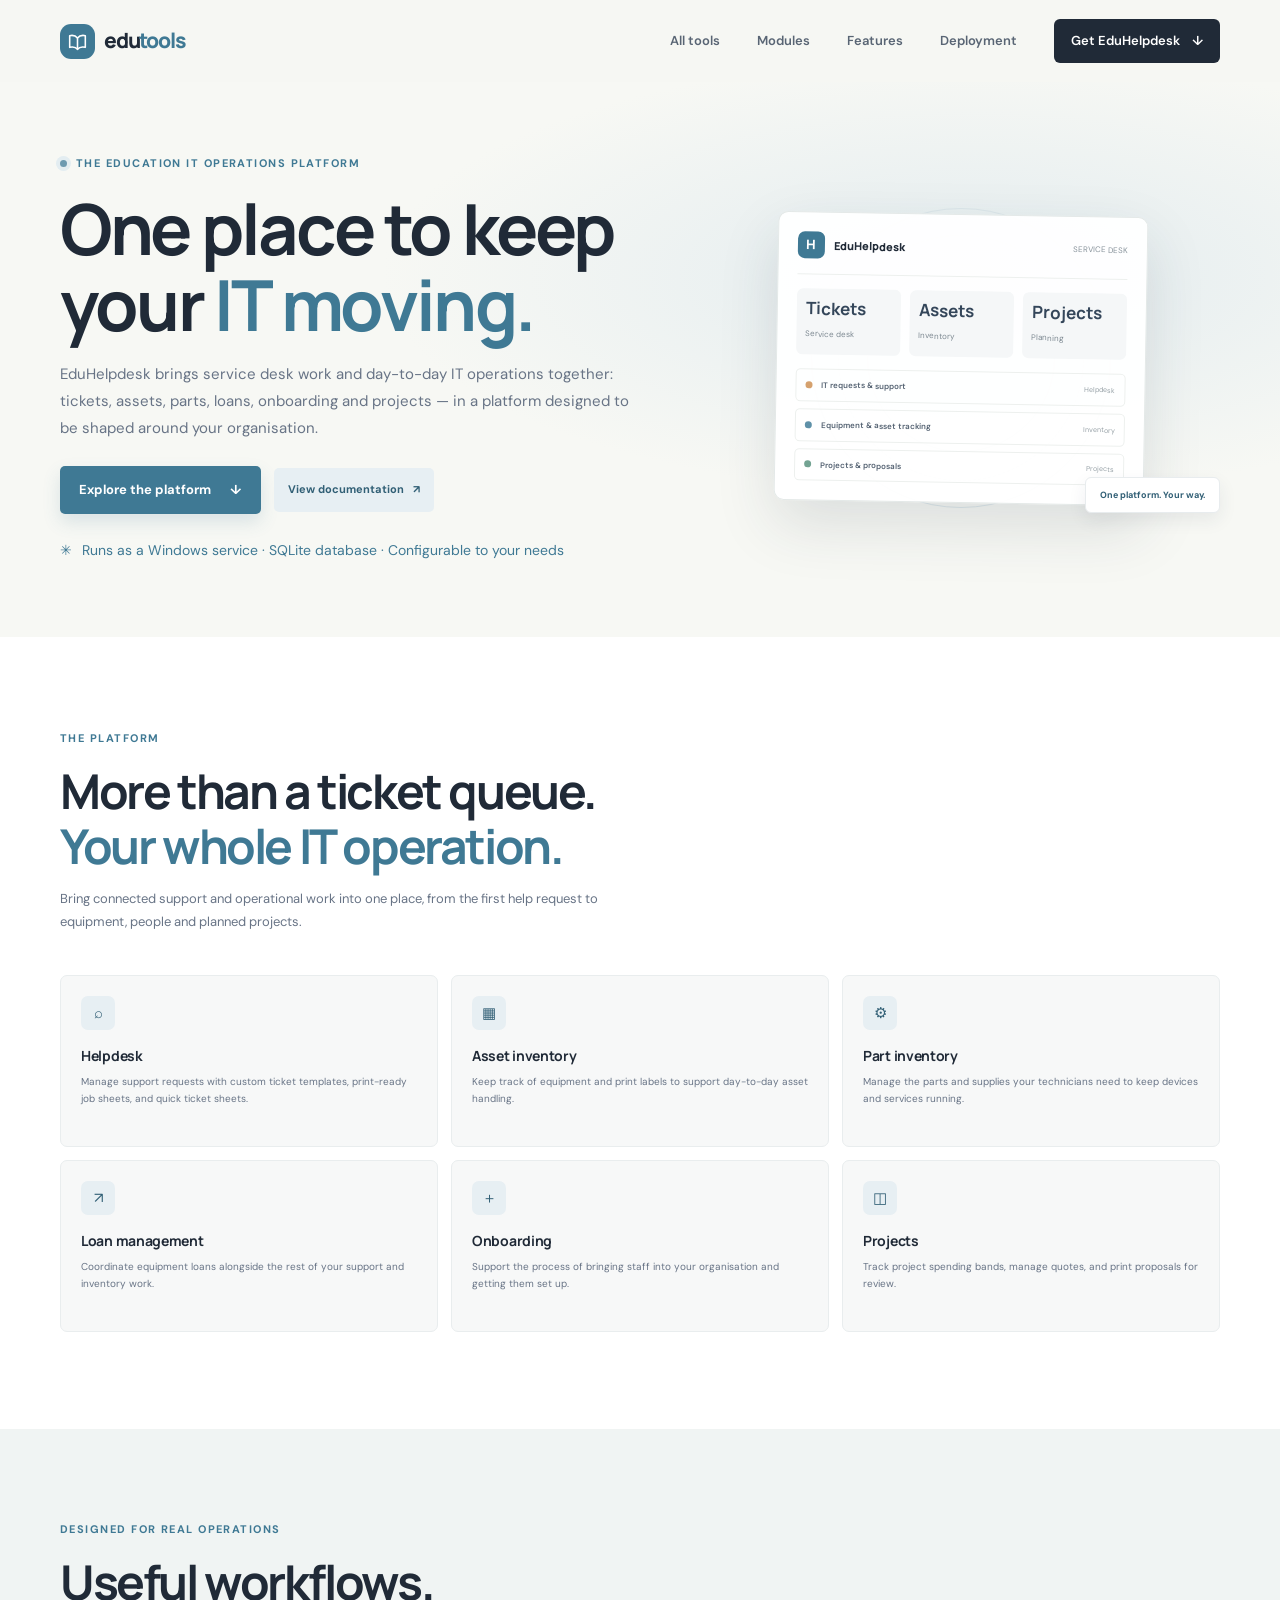
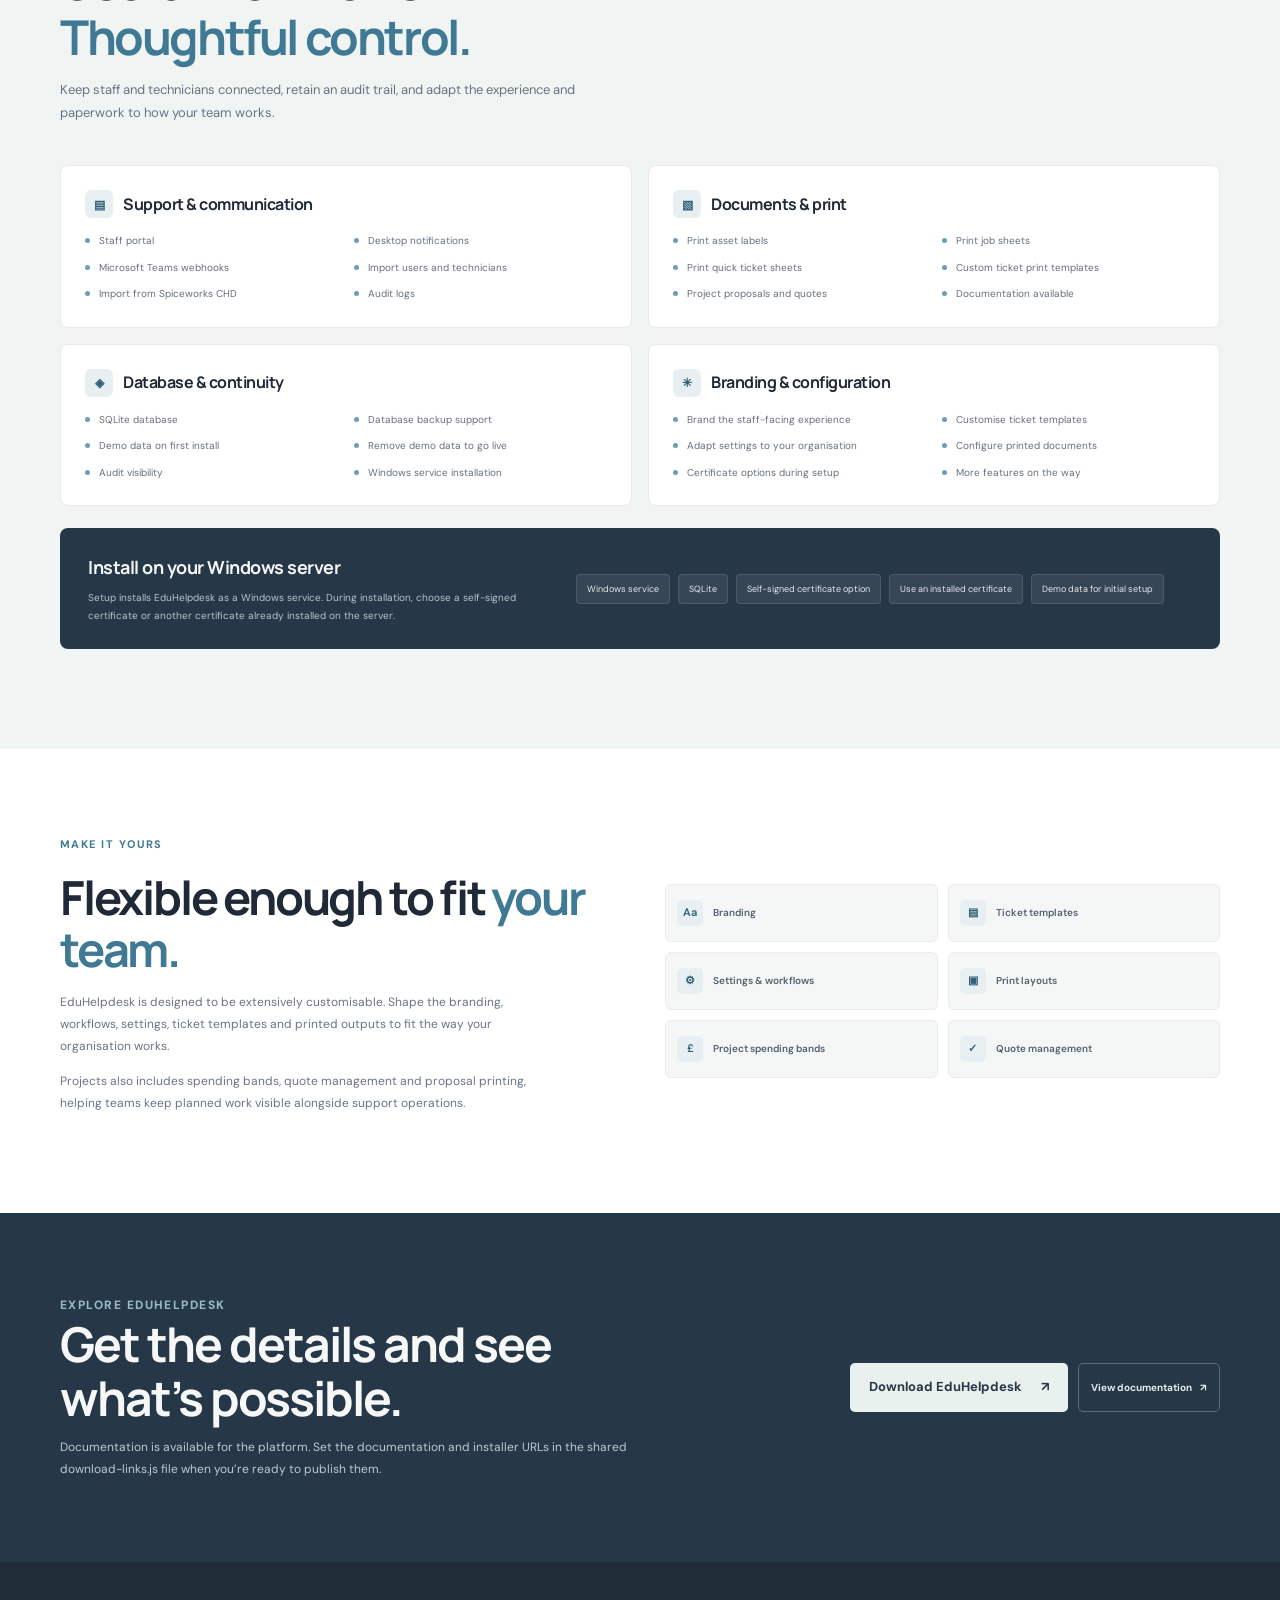
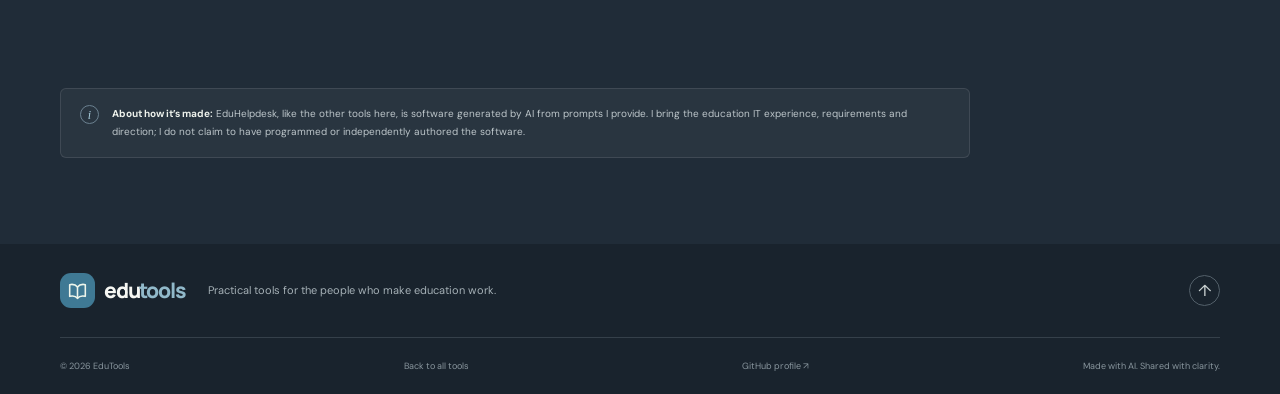
==== commit db9777ff: "Add GitHub profile links to footers Co-authored-by: Copilot App <223556219+Copilot@users.noreply.git" ====
--- a/helpdesk.html
+++ b/helpdesk.html
@@ -264,6 +264,7 @@
       <div class="container footer-bottom">
         <span>© <span id="year">2026</span> EduTools</span>
         <a href="index.html" class="footer-return">Back to all tools</a>
+        <a href="https://github.com/StevenPaulDavid" target="_blank" rel="noopener noreferrer">GitHub profile ↗</a>
         <span>Made with AI. Shared with clarity.</span>
       </div>
     </footer>
